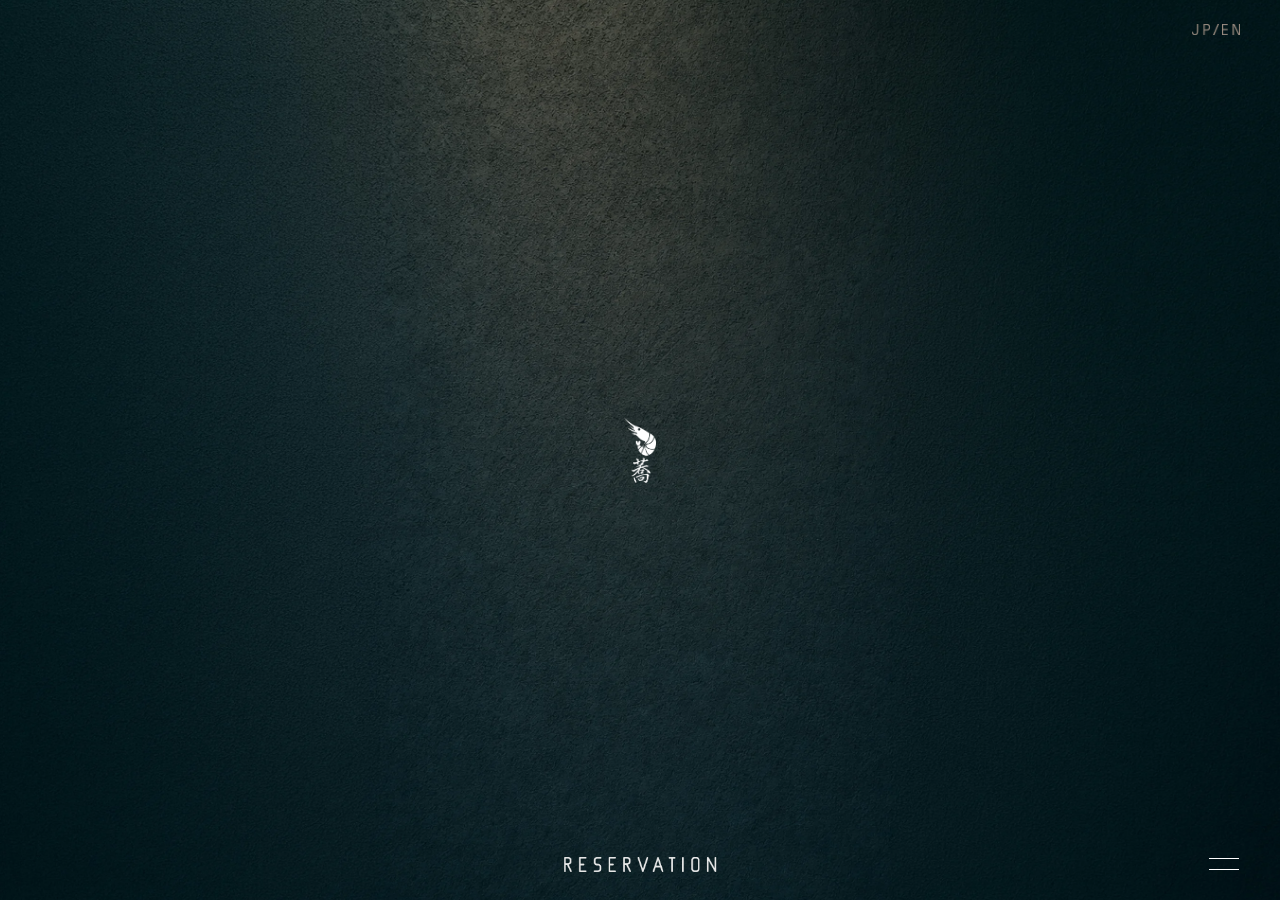
==== index_p1.html @ 8b5e48a4 "Add files via upload" ====
<!doctype html>
<html lang="ja" dir="ltr">

<head>
    <!--
	天ぷら | 天蕎かたへい | 熊本市中心部
    https://www.katahei.jp/
    image/favicon.webp
	image/ogp.webp
    ?●15
	-->


	<meta charset="UTF-8">
	<meta http-equiv="X-UA-Compatible" content="IE=edge">
	<meta name="viewport" content="width=device-width, initial-scale=1.0">
	<meta name="format-detection" content="telephone=no">
	<title>天ぷら | 天蕎かたへい | 熊本市中心部</title>
	<meta name="description"
		content="「天蕎かたへい」は、こだわりの蕎麦と天ぷらを楽しめる、落ち着いた雰囲気のお店です。素材の持ち味を大切にした丁寧な料理と、ゆっくりと食事を楽しめる空間が魅力。蕎麦好きはもちろん、上質な和食を味わいたい方にもおすすめです。
">
	<link rel="canonical" href="https://www.katahei.jp//">
	<link rel="icon" sizes="192x192" href="image/favicon.webp" type="image/png">
	<link rel="shortcut icon" href="image/favicon.webp" type="image/png">
	<link rel="apple-touch-icon-precomposed" href="image/favicon.webp">
	<meta name="msapplication-TileImage" content="image/favicon.webp">
	<meta name="msapplication-TileColor" content="#595757">

	<meta property="og:url" content="https://www.katahei.jp//">
	<meta property="og:title" content="天ぷら | 天蕎かたへい | 熊本市中心部">
	<meta property="og:type" content="website">
	<meta property="og:description"
		content="「天蕎かたへい」は、こだわりの蕎麦と天ぷらを楽しめる、落ち着いた雰囲気のお店です。素材の持ち味を大切にした丁寧な料理と、ゆっくりと食事を楽しめる空間が魅力。蕎麦好きはもちろん、上質な和食を味わいたい方にもおすすめです。
">
	<meta property="og:image" content="image/ogp.webp">
	<meta property="og:site_name" content="天ぷら | 天蕎かたへい | 熊本市中心部">
	<meta property="og:locale" content="ja_JP" />

	<!-- css -->
	<link rel="stylesheet" href="css/cdn/reset.css">
	<link rel="stylesheet" href="css/cdn/swiper.css">

	<link rel="stylesheet" href="css/style.css?●15">

	<!-- js -->
	<script src="js/cdn/jquery.js?●15"></script>
	<script src="js/cdn/swiper.js?●15"></script>

    <!-- font -->
    <link
		href="https://fonts.googleapis.com/css2?family=Noto+Sans+JP:wght@400;700&family=Roboto:wght@400;700&display=swap"
		rel="stylesheet">
</head>


<body>


	<div class="hamburger">
		<button class="menu-toggle" id="menuToggle" aria-label="メニューを開く" aria-expanded="false">
			<span class="bar"></span>
			<span class="bar"></span>
		</button>
		<ul class="menu-list" id="menuList">
			<li><a href="index.html">
				<img class="" src="image/menu/HOME.webp" alt="HOME"/></a></li>
			<li><a href="message.html">
				<img class="" src="image/menu/MESSAGE.webp" alt="MESSAGE"/></a></li>
			<li><a href="info.html">
				<img class="" src="image/menu/INFO.webp" alt="INFO"/></a></li>
			<li><a href="reservation.html">
				<img class="" src="image/menu/RESERVATION.webp" alt="RESERVATION"/></a></li>
			<li><a href="https://www.instagram.com/tensokatahei/">
				<img class="" src="image/menu/INSTAGRAM.webp" alt="INSTAGRAM"/></a></li>
			<li><a href="photo.html">
				<img class="" src="image/menu/PHOTO.webp" alt="PHOTO"/></a></li>
			<li><a href="https://kaminoura.studio.site/">
				<img class="" src="image/menu/NEWS.webp" alt="NEWS"/></a></li>
		</ul>
	</div>

	<a class="reservation" href="reservation.html">
		<img class="" src="image/menu/index_RESERVATION.webp" alt="天蕎かたへい"/>
	</a>

	<div class="language-switch">
		<button type="button" data-lang="ja"><img class="" 
			src="image/index_j_jp_en.webp" alt="天蕎かたへい"/></button>
		<span><img class="" 
			src="image/index___jp_en.webp" alt="天蕎かたへい"/></span>
		<button type="button" data-lang="en"><img class="" 
			src="image/index_e_jp_en.webp" alt="天蕎かたへい"/></button>
	</div>


	<!-- header -->
	<header class="header"></header>

	</header>
	<!-- header -->


	<!-- main -->
	<main  class="main">
		<img class="swiper_btn" src="image/menu/logo.webp" alt="天蕎かたへい">
		<img class="swiper_btn_bg bg" src="image/all_bg.webp" alt="天蕎かたへい">

		<!-- Swiper -->
		<div class="swiper2 sp">
			<div class="swiper-wrapper">
				<!--
				<div class="swiper-slide">
					<img src=""
					alt="天蕎かたへい">
				</div>
				-->
				<div class="swiper-slide">
					<img src="image/swi1.webp"
					alt="天蕎かたへい">
				</div>
				<div class="swiper-slide">
					<img src="image/swi2.webp"
					alt="天蕎かたへい">
				</div>
				<div class="swiper-slide">
					<img src="image/swi3.webp"
					alt="天蕎かたへい">
				</div>
				<div class="swiper-slide">
					<img src="image/swi4.webp"
					alt="天蕎かたへい">
				</div>
			</div>
		</div>
	</main>
	<!-- main -->


	<!-- footer -->
	<footer class="footer">

	</footer>
	<!-- footer -->


	<!-- <img class="bg pc" src="image/swi2.webp" alt="天蕎かたへい"/> -->


	<style>
		.swiper_btn{
			width: 2rem;
			height: auto;
			margin: 0;
			padding: 0;
			position: fixed;
			top: 50%;
			left: 50%;
			transform: translate(-50%,-50%);
			z-index: 3;
		}

		.swiper_btn_bg{
			z-index: 2;
		}

		.swiper_btn,
		.swiper_btn_bg {
			opacity: 1;
			transition: opacity 0.5s ease;
		}

		.swiper_btn.is-hidden,
		.swiper_btn_bg.is-hidden {
			opacity: 0;
		}

		/* ------------------------- */

		.swiper2 {
			width: 100%;
			height: 100%;
			margin: 0 auto;
			padding: 0;
			overflow: inherit;

			position: fixed;
			top: 50%;
			left: 50%;
			transform: translate(-50%,-50%);

			z-index: 1;
		}

		.swiper2 .swiper-slide {
			display: flex;
			justify-content: center;
			align-items: center;
		}

		.swiper2 .swiper-slide img {
			width: 100%;
			height: 100%;
			object-fit: cover;
			display: block;
		}
	</style>
	<script src="js/base.js?●15"></script>
	<script>
		const swiper2 = new Swiper('.swiper2', {
			loop: true,
			effect: 'fade',
			fadeEffect: {
				crossFade: true,
			},
			slidesPerView: 1,
			speed: 1000,
			autoplay: {
				delay: 100,
				disableOnInteraction: false,
			},
			allowTouchMove: false,
		});

		const swiperBtn = document.querySelector('.swiper_btn');
		const swiperBtnBg = document.querySelector('.swiper_btn_bg');

		swiperBtn.addEventListener('click', function () {

			// 非表示
			swiperBtn.classList.add('is-hidden');
			swiperBtnBg.classList.add('is-hidden');

			// 3秒後に表示
			setTimeout(() => {

				swiperBtn.classList.remove('is-hidden');
				swiperBtnBg.classList.remove('is-hidden');

			}, 3000);

		});
	</script>
	<!-- <script src="js/swi.js?●15"></script> -->


</body>

</html>
---- css/style.css ----
:root{
    --c1: #fff;
    --c2: #000;
    --c3: #b0afa8;
    --fontsize_1: 13px;
    --fontsize_2: 16px;

    /* ハンバーガーメニューボタン */
    --box-w: 30px;
    --box-h: 12px;
    --line-h: 1px;
    --x-angle: 0deg;
    --x-scale: 1;
    
}

/* @media screen and (min-width: 768px){
    :root{
        
    }
} */

/* --------------------------------------- */
/* --------------------------------------- */
/* --------------------------------------- */

body{
    font-family: 'Roboto', 'Noto Sans JP', sans-serif;
    background: #000;
    line-height: 2;
}

main{
    overflow: hidden;
    z-index: 1;
    position: relative;
}

.pc{display: none;}
.sp{display: block;}

@media screen and (min-width: 768px){
    .pc{display: block !important;}
    .sp{display: none !important;}
}

/* --------------------------------------- */
/* bg */
.bg{
    width: 101%;
    height: 101%;
    position: fixed;
    top: 50%;
    left: 50%;
    transform: translate(-50%,-50%);
    object-fit: cover;
    z-index: 0;
}

/* --------------------------------------- */
/* menu */
a.reservation > img{
    width: auto;
    height: 15px;
}

a.reservation > img.home{
    height: 45px;
    opacity: .5;
}

.language-switch > button img,
.language-switch > span img{
    width: auto;
    height: 11px;
}
.language-switch > span{
    margin: 0 3px;
}

.menu-list a > img{
    width: auto;
    height: 11px;
    position: relative;
    z-index: 1;
}

/* --------------------------------------- */
/* reservation */
.reservation{
    position: fixed;
    left: 50%;
    transform: translateX(-50%);
    bottom: 28px;

    display: flex;

    z-index: 100;
}

/* --------------------------------------- */
/* ハンバーガーメニューボタン */
.menu-toggle {
    position: fixed;
    right: 0px;
    bottom: 0px;
    width: var(--box-w);
    height: var(--box-h);
    cursor: pointer;
    background: none;
    border: none;
    padding: 2rem;
    display: block;

    z-index: 100;
}

.menu-toggle .bar {
    position: absolute;
    right: 15px;
    width: var(--box-w);
    height: var(--line-h);
    background: var(--c1);
    transform-origin: center;
    transition: transform 0.45s cubic-bezier(0.65, 0, 0.35, 1);
}

.menu-toggle .bar:nth-child(1) { bottom: 41px; }
.menu-toggle .bar:nth-child(2) { bottom: 30px; }

/* --------------------------------------- */
/* ハンバーガーメニューボタン 開閉 */
.menu-toggle.is-open .bar:nth-child(1) {
    transform:
      translateY(calc((var(--box-h) - var(--line-h)) / 2))
      rotate(var(--x-angle))
      scaleX(var(--x-scale));
}

.menu-toggle.is-open .bar:nth-child(2) {
    transform:
      translateY(calc(-1 * (var(--box-h) - var(--line-h)) / 2))
      rotate(calc(-1 * var(--x-angle)))
      scaleX(var(--x-scale));
}

/* --------------------------------------- */
/* ハンバーガーメニューボタン メニュー項目 */
.menu-list {
    position: fixed;
    right: 15px;
    bottom: 60px;
    text-align: right;
    list-style: none;
    margin: 0;
    padding: 0;
    z-index: 2;
    pointer-events: none;
}

.menu-list li {
    margin-bottom: 26px;
    opacity: 0;
    transform: translateY(8px);
    transition: opacity 0.45s ease, transform 0.45s ease;
    pointer-events: none;
}

.menu-list li a {
    color: var(--c1);
    text-decoration: none;
    font-size: var(--fontsize_1);
    letter-spacing: 1px;

    position: relative;
    display: inline-block;
}

/* メニューリンク背景 */
.menu-list li a::before {
    content: "";
    position: absolute;
    left: -2px;
    top: 16px;
    width: 100%;
    height: 15px;
    background: #000;
    opacity: .25;
    z-index: 0;
}

.menu-list li a:hover {
    opacity: 0.6;
}

/* --------------------------------------- */
/* ハンバーガーメニューボタン フェードイン */
.menu-toggle.is-open ~ .menu-list li {
    opacity: 1;
    transform: translateY(0);
    pointer-events: auto;
}

.menu-toggle.is-open ~ .menu-list li:nth-child(1) { transition-delay: 0.05s; }
.menu-toggle.is-open ~ .menu-list li:nth-child(2) { transition-delay: 0.10s; }
.menu-toggle.is-open ~ .menu-list li:nth-child(3) { transition-delay: 0.15s; }
.menu-toggle.is-open ~ .menu-list li:nth-child(4) { transition-delay: 0.20s; }
.menu-toggle.is-open ~ .menu-list li:nth-child(5) { transition-delay: 0.25s; }
.menu-toggle.is-open ~ .menu-list li:nth-child(6) { transition-delay: 0.30s; }
.menu-toggle.is-open ~ .menu-list li:nth-child(7) { transition-delay: 0.35s; }

/* --------------------------------------- */
/* language-switch */
.language-switch {
    position: fixed;
    right: 15px;
    top: 0;
    z-index: 100;

    display: flex;
    flex-direction: row;
    justify-content: center;
    align-items: center;
}

.language-switch button {
    color: var(--c1);
    background: none;
    border: none;
    padding: 1.5rem 0;
    cursor: pointer;
    display: inline;
}

.language-switch button,
.language-switch span{
    display: flex;
}
.en {
    display: none;
}

@media screen and (min-width: 768px){
    .menu-toggle {
        right: 26px;
    }

    .menu-list {
        right: 40px;
    }

    .language-switch {
        right: 40px;
    }

}

/* --------------------------------------- */
/* fixebox */
.fixebox{
    width: 100%;
    height: 75%;
    margin: 0 auto;
    padding: 0;

    position: fixed;
    top: 50%;
    left: 50%;
    transform: translate(-50%,-50%);

    display: flex;
    align-items: center;
    justify-content: center;

    overflow-y: auto;
    &::-webkit-scrollbar {
        display: none;
    }
    scrollbar-width: none;
    -ms-overflow-style: none;

    z-index: 1;
}

/*----------------------------------------------------------------------------------*/
/*----------------------------------------------------------------------------------*/
/*----------------------------------------------------------------------------------*/
/* index */

.index.swiper {
    width: 100%;
    height: 100%;
    margin: 0 auto;
    padding: 0;
    overflow: inherit;

    position: fixed;
    top: 50%;
    left: 50%;
    transform: translate(-50%,-50%);

    z-index: 1;
}

.index.swiper .swiper-slide {
    display: flex;
    justify-content: center;
    align-items: center;
}

.index.swiper .swiper-slide img {
    width: 100%;
    height: 100%;
    object-fit: cover;
    display: block;
}

/*----------------------------------------------------------------------------------*/
/*----------------------------------------------------------------------------------*/
/*----------------------------------------------------------------------------------*/
/* message */

.fixebox.message img{
    width: auto;
    height: 100%;
}
.fixebox.message img.en{
    width: 100%;
    height: 100%;
    object-fit: contain;
}


/*----------------------------------------------------------------------------------*/
/*----------------------------------------------------------------------------------*/
/*----------------------------------------------------------------------------------*/
/* info */

.fixebox.info{
    align-items: center !important;
    justify-content: center !important;
    flex-direction: column !important;
}

.fixebox.info > div{
    width: 90%;
    max-width: 400px;
    margin: 0 auto;
    padding: 0;
    overflow: hidden;

    color: var(--c3);
    font-size: var(--fontsize_1);
}

iframe[src*="www.google.com/maps/embed"] {
    aspect-ratio: 4 / 2;
    width: 100%;
    height: auto;
}

/*----------------------------------------------------------------------------------*/
/*----------------------------------------------------------------------------------*/
/*----------------------------------------------------------------------------------*/
/* photo */

.photo.swiper {
    width: 100%;
    height: auto;
    margin: 0 auto;
    padding: 0;
    overflow: inherit;

    position: fixed;
    top: 50%;
    left: 50%;
    transform: translate(-50%,-50%);
}

.photo.swiper .swiper-wrapper{
    width: 100%;
}

.photo.swiper .swiper-slide {
    display: flex;
    justify-content: center;
    align-items: center;
}

.photo.swiper .swiper-slide img {
    width: 100%;
    height: 100%;
    object-fit: cover;
    display: block;
}

.arrow{
    width: 100%;
    height: auto;
    margin: 0;
    padding: 0;
    position: relative;

    display: flex;
    align-items: center;
    justify-content: center;
    flex-direction: row;
}

        .arrow .swiper-button-prev,
        .arrow .swiper-button-next{
            display: contents;

        }

        .arrow .swiper-button-prev img,
        .arrow .swiper-button-next img{
            width: 2.5rem;
            height: auto;
        }

        .arrow .swiper-button-prev img{
            transform: scaleX(-1);
        }

        .arrow .swiper-button-prev svg,
        .arrow .swiper-button-next svg{
            display: none !important;
        }

        .arrow .swiper-button-disabled {
            opacity: 0.3;
            pointer-events: none;
        }

        .arrow .swiper-button-disabled img{
            opacity: 0.3;
        }

@media screen and (min-width: 768px){
    .photo.swiper {
        width: 30%;        
    }
}


/*----------------------------------------------------------------------------------*/
/*----------------------------------------------------------------------------------*/
/*----------------------------------------------------------------------------------*/
/* reserve */

.fixebox.reserve{
    align-items: center !important;
    justify-content: center !important;
    flex-direction: column !important;

    font-size: var(--fontsize_1);
    color: var(--c3);
}

.fixebox.reserve .reservebox:nth-child(n + 2){
    margin-top: 1rem;
}

.reservebox{
    width: 90%;
    max-width: 400px;
    margin: 0 auto;
    padding: 1rem;
    overflow: hidden;

    text-align: center;

    border: 1px solid #b0afa8;
}

.reservebox > a{
    display: flex;
    align-items: center;
    justify-content: center;
    position: relative;
}

.reservebox > a p{font-size: 1.5em;}
.reservebox.tel > a img{
    width: 1.25rem;
    height: auto;
}
.reservebox.onl > a img:nth-child(1) {
    width: auto;
    height: 1.25rem;
    margin-bottom: .25rem;
}
.reservebox.onl > a img:nth-child(2) {
    width: 1.5rem;
    height: auto;
}
.reservebox .sbtitle{font-size: .75em;}

.tenmetu{
    position: absolute;
    top: 50%;
    left: 7.5%;
    transform: translateY(-50%);
    animation-name: smooth-fadein-out;
    animation-duration: 1.5s;
    animation-timing-function: ease;
    animation-delay: 0s;
    animation-iteration-count: infinite;
    animation-direction: alternate;
}

@keyframes smooth-fadein-out {
  0% {opacity: 0;}
  100% {opacity: 1;}
}
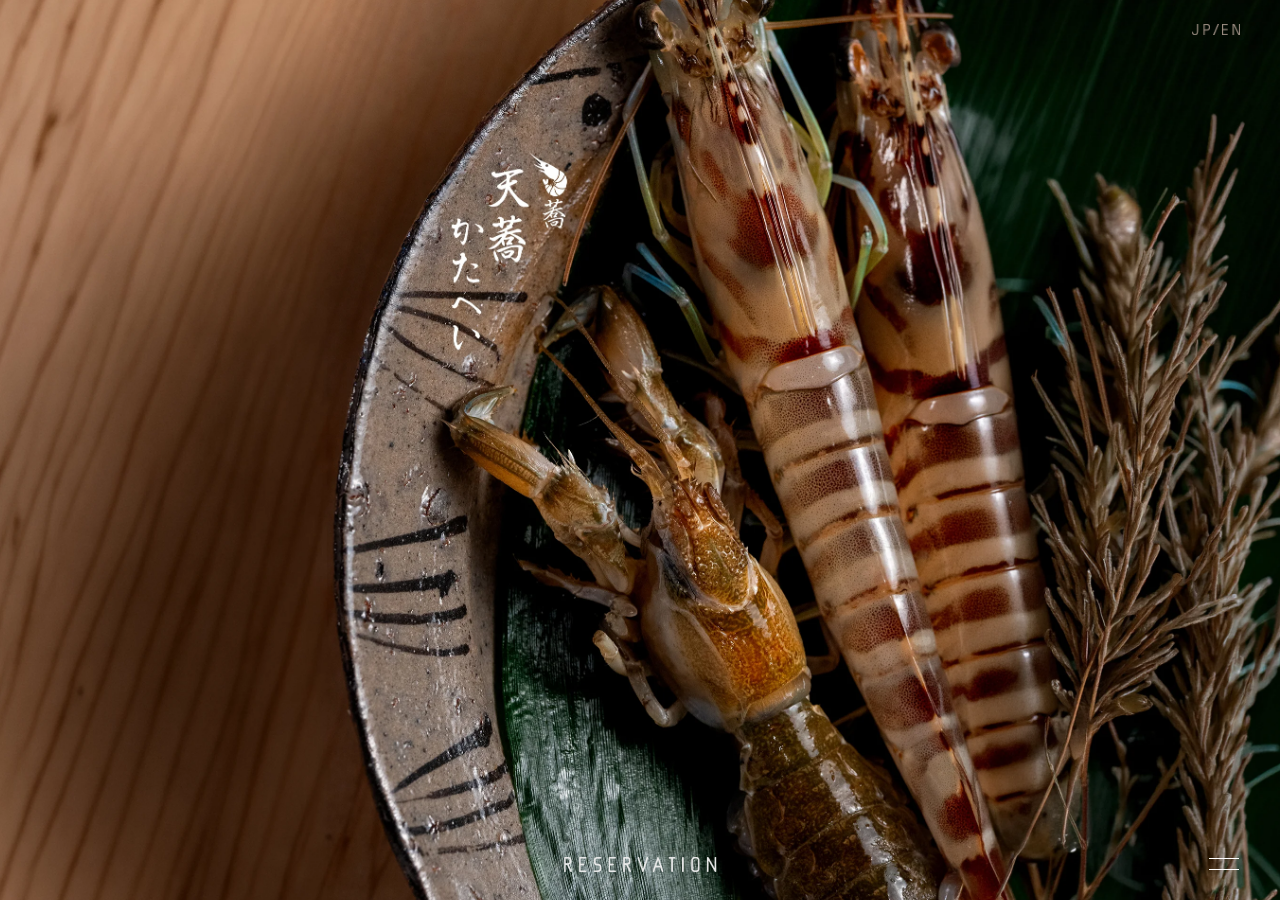
==== commit bf8a2e0d: "Add files via upload" ====
--- a/index_p1.html
+++ b/index_p1.html
@@ -102,8 +102,8 @@
 
 	<!-- main -->
 	<main  class="main">
-		<img class="swiper_btn" src="image/menu/logo.webp" alt="天蕎かたへい">
-		<img class="swiper_btn_bg bg" src="image/all_bg.webp" alt="天蕎かたへい">
+		<img class="swiper_btn sp" src="image/menu/logo.webp" alt="天蕎かたへい">
+		<img class="swiper_btn_bg bg sp" src="image/all_bg.webp" alt="天蕎かたへい">
 
 		<!-- Swiper -->
 		<div class="swiper2 sp">
@@ -143,7 +143,7 @@
 	<!-- footer -->
 
 
-	<!-- <img class="bg pc" src="image/swi2.webp" alt="天蕎かたへい"/> -->
+	<img class="bg pc" src="image/swi2.webp" alt="天蕎かたへい"/>
 
 
 	<style>
